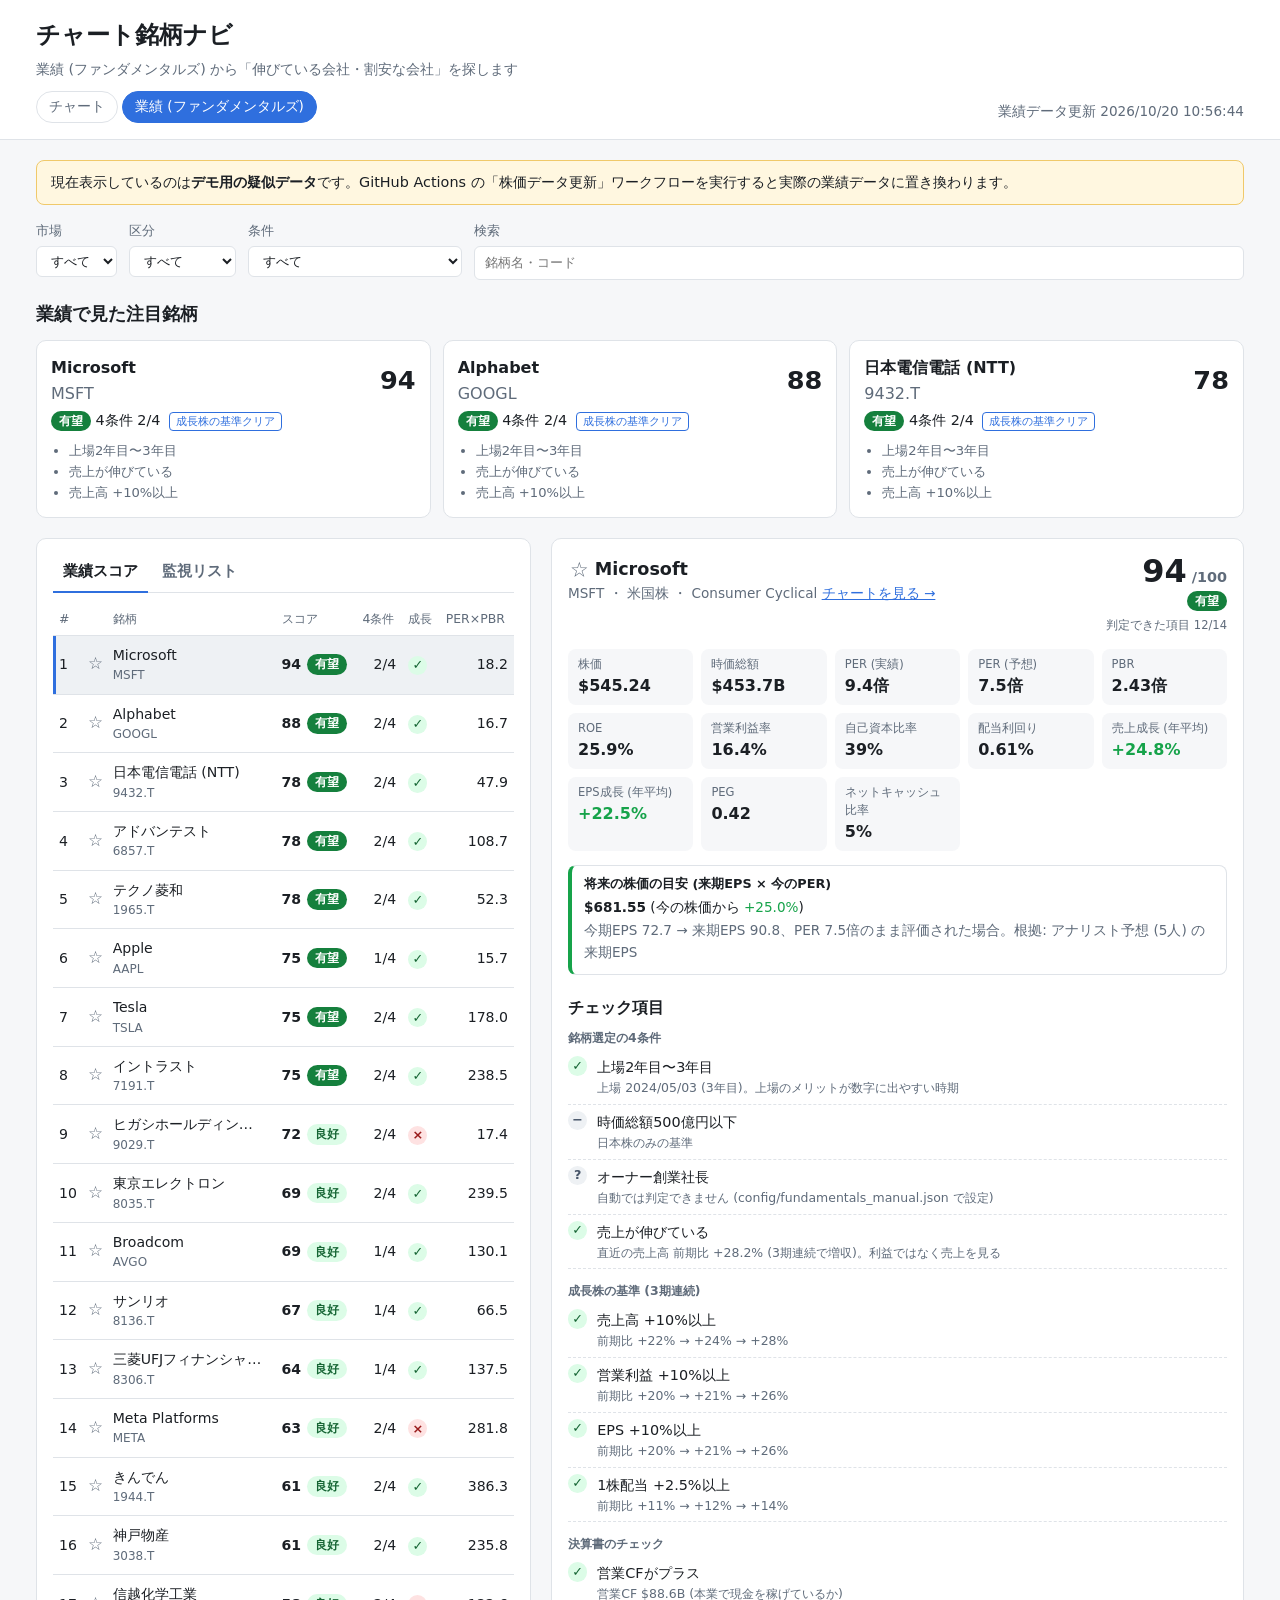
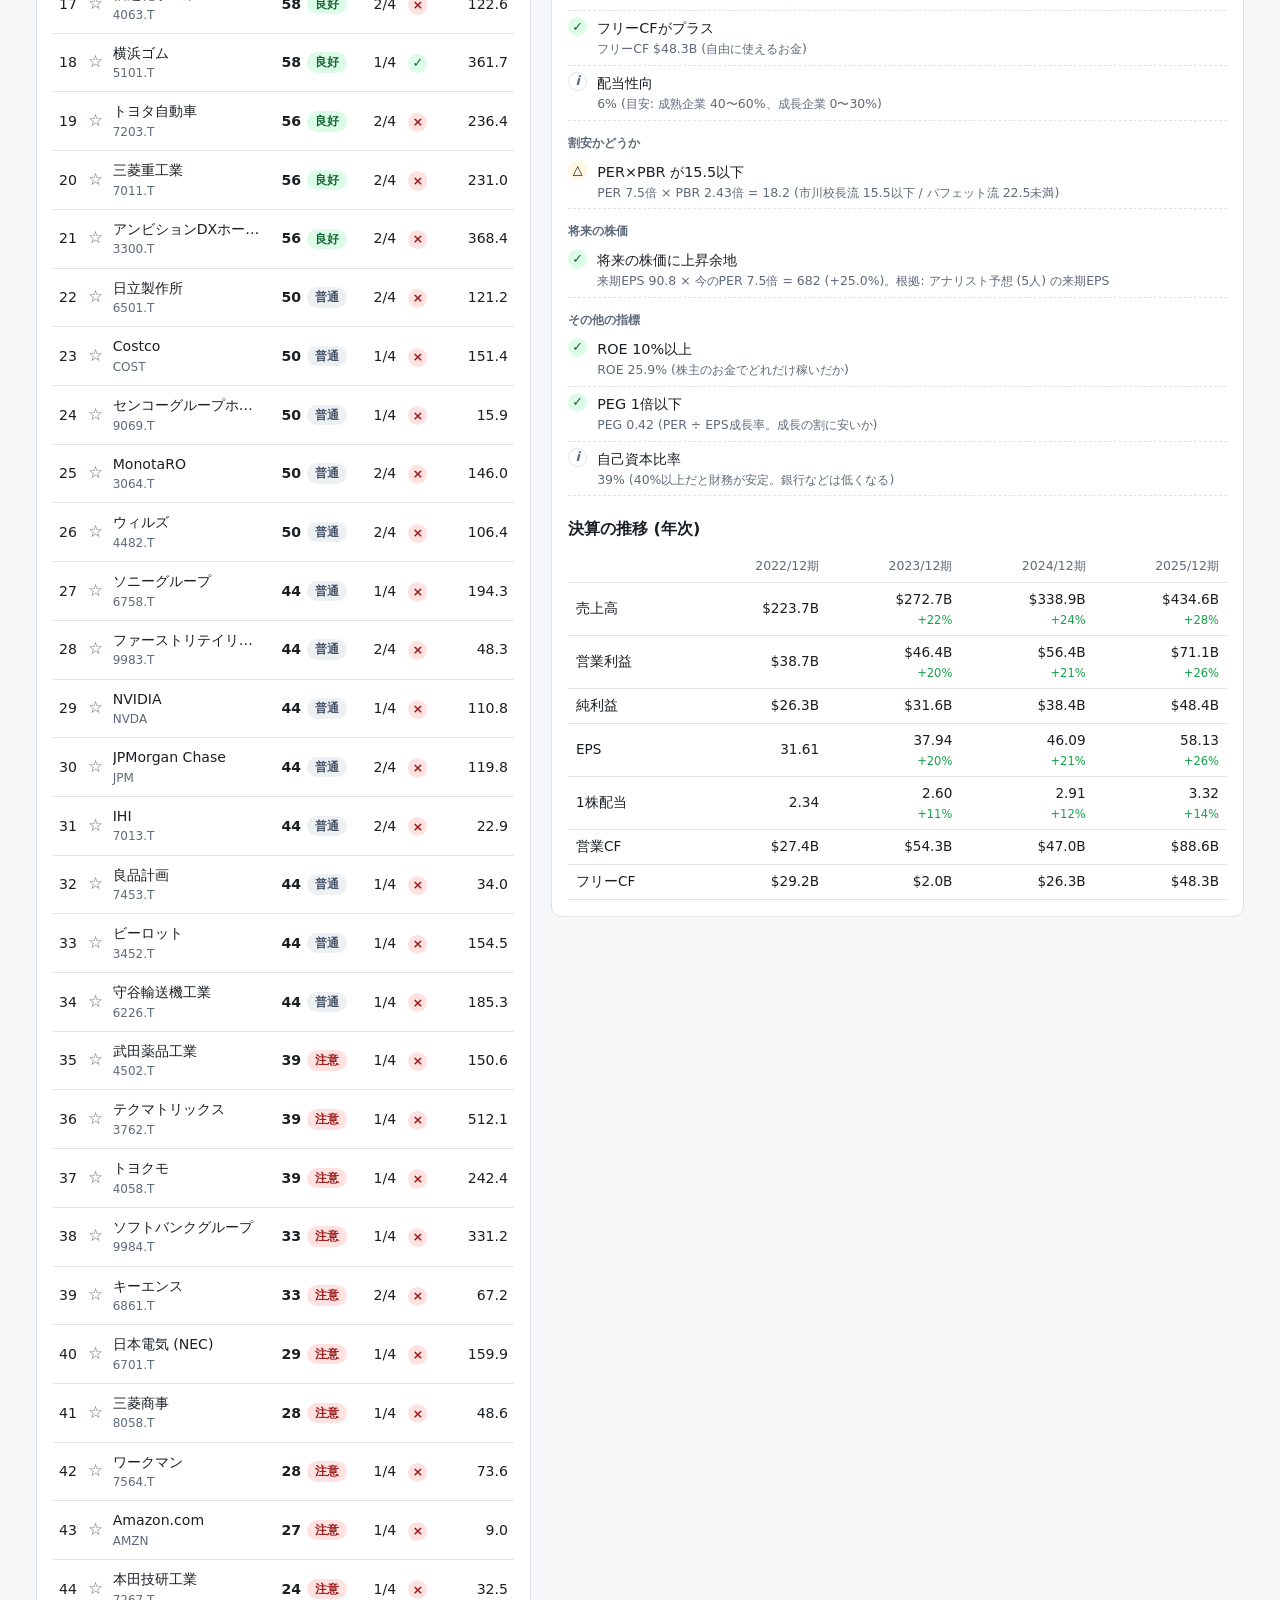
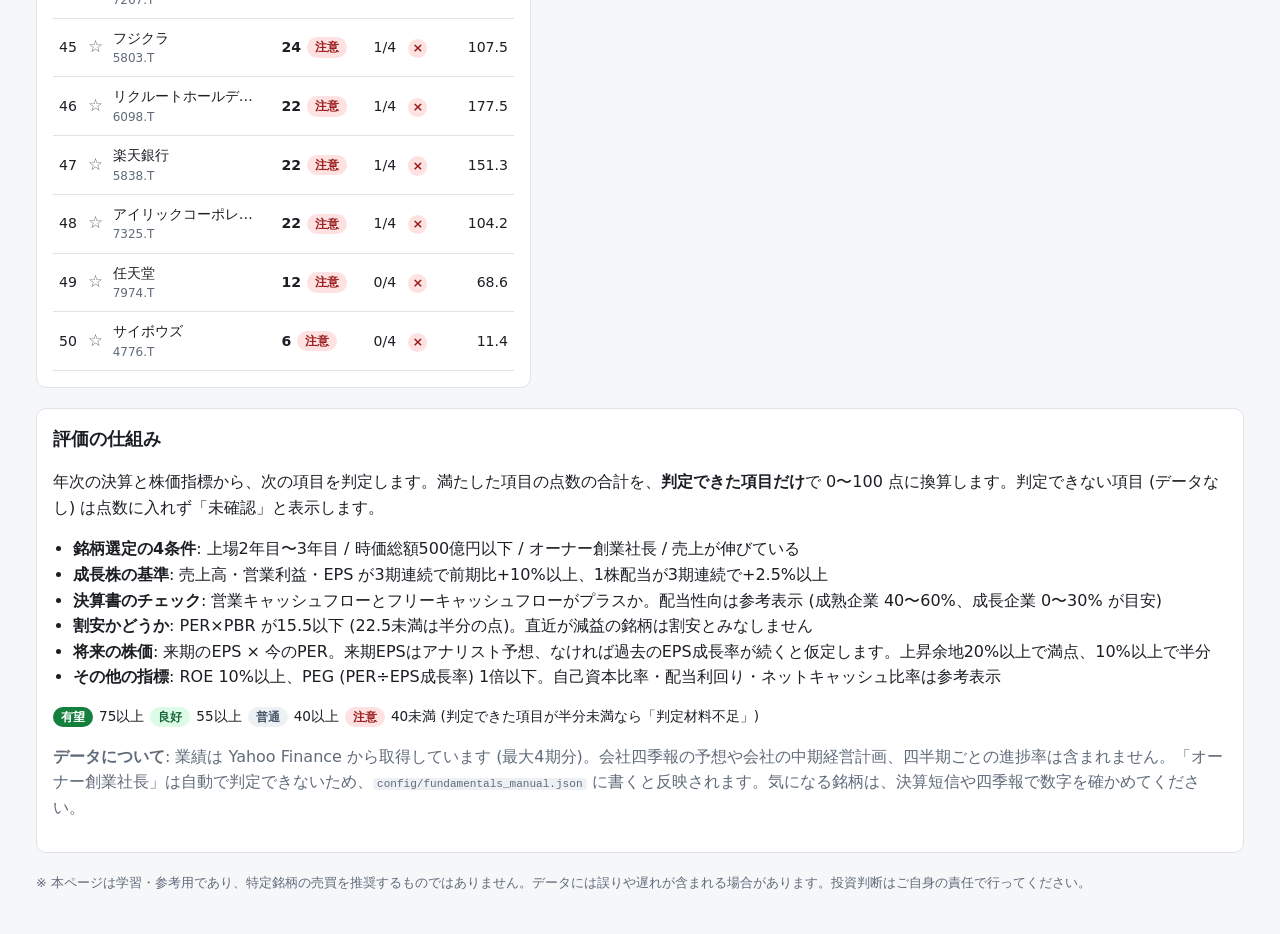
==== docs/fundamentals.html @ 65ec1573 "業績 (ファンダメンタルズ) のページを追加し、資料の銘柄を対象に加える 参考資料 (ファンダメンタルズ分析1〜3、実践コース2・4、特典) にもとづき、 年次の決算と株価指標から銘柄を評価するページ" ====
<!doctype html>
<html lang="ja">
<head>
  <meta charset="utf-8">
  <meta name="viewport" content="width=device-width, initial-scale=1">
  <title>業績で選ぶ銘柄</title>
  <meta name="description" content="売上・利益・EPSの成長、キャッシュフロー、PER×PBR、将来の株価などの業績データから銘柄を評価します。">
  <link rel="stylesheet" href="css/style.css">
</head>
<body>
  <header class="site-header">
    <div class="wrap header-inner">
      <div>
        <h1>チャート銘柄ナビ</h1>
        <p class="sub">業績 (ファンダメンタルズ) から「伸びている会社・割安な会社」を探します</p>
        <nav class="site-nav" aria-label="ページ"><a href="index.html">チャート</a><a href="fundamentals.html" aria-current="page">業績 (ファンダメンタルズ)</a></nav>
      </div>
      <p class="updated" id="updated"></p>
    </div>
  </header>

  <main class="wrap">
    <div class="notice demo" id="demo-notice" hidden>
      現在表示しているのは<strong>デモ用の疑似データ</strong>です。GitHub Actions の「株価データ更新」ワークフローを実行すると実際の業績データに置き換わります。
    </div>

    <section class="controls" aria-label="絞り込み">
      <label>市場
        <select id="market">
          <option value="ALL">すべて</option>
          <option value="JP">日本株</option>
          <option value="US">米国株</option>
        </select>
      </label>
      <label>区分
        <select id="group">
          <option value="ALL">すべて</option>
          <option value="主要株">主要株</option>
          <option value="勉強リスト">勉強リスト</option>
          <option value="成長株">成長株13</option>
        </select>
      </label>
      <label>条件
        <select id="cond">
          <option value="ALL">すべて</option>
          <option value="select3">4条件のうち3つ以上</option>
          <option value="growth">成長株の基準をすべてクリア</option>
          <option value="value">割安 (PER×PBR 15.5以下)</option>
          <option value="future">将来の株価に20%以上の余地</option>
        </select>
      </label>
      <label class="grow">検索
        <input id="search" type="search" placeholder="銘柄名・コード">
      </label>
    </section>

    <section aria-labelledby="picks-title">
      <h2 id="picks-title">業績で見た注目銘柄</h2>
      <div class="picks" id="picks"></div>
    </section>

    <section class="layout">
      <div class="panel ranking-panel">
        <div class="view-tabs" id="view-tabs" role="tablist" aria-label="一覧の切り替え">
          <button type="button" role="tab" data-view="ranking" aria-selected="true">業績スコア</button>
          <button type="button" role="tab" data-view="watch" aria-selected="false">監視リスト <span id="watch-count"></span></button>
        </div>
        <p class="watch-help muted" id="watch-help" hidden></p>
        <div class="table-scroll">
          <table class="ranking" id="ranking">
            <thead>
              <tr>
                <th>#</th>
                <th class="star-col"><span class="sr-only">監視</span></th>
                <th>銘柄</th>
                <th>スコア</th>
                <th title="銘柄選定の4条件">4条件</th>
                <th title="売上・営業利益・EPS・配当の3期連続成長">成長</th>
                <th class="num" title="PER×PBR">PER×PBR</th>
                <th class="num hide-sm" title="将来の株価の上昇余地">将来</th>
              </tr>
            </thead>
            <tbody></tbody>
          </table>
        </div>
      </div>

      <div class="panel detail-panel" id="detail">
        <div class="detail-head">
          <div>
            <h2><button type="button" class="star big-star" id="d-star" hidden></button><span id="d-name">—</span></h2>
            <p class="muted"><span id="d-symbol"></span> <a id="d-chart-link" class="xlink">チャートを見る →</a></p>
          </div>
          <div class="detail-score" id="d-score"></div>
        </div>
        <div class="stats" id="d-stats"></div>
        <div id="d-future"></div>
        <h3>チェック項目</h3>
        <div id="d-checks"></div>
        <h3>決算の推移 (年次)</h3>
        <div class="table-scroll"><table class="fin" id="d-fin"></table></div>
      </div>
    </section>

    <section class="panel how" aria-labelledby="how-title">
      <h2 id="how-title">評価の仕組み</h2>
      <p>年次の決算と株価指標から、次の項目を判定します。満たした項目の点数の合計を、<b>判定できた項目だけ</b>で 0〜100 点に換算します。判定できない項目 (データなし) は点数に入れず「未確認」と表示します。</p>
      <ul>
        <li><b>銘柄選定の4条件</b>: 上場2年目〜3年目 / 時価総額500億円以下 / オーナー創業社長 / 売上が伸びている</li>
        <li><b>成長株の基準</b>: 売上高・営業利益・EPS が3期連続で前期比+10%以上、1株配当が3期連続で+2.5%以上</li>
        <li><b>決算書のチェック</b>: 営業キャッシュフローとフリーキャッシュフローがプラスか。配当性向は参考表示 (成熟企業 40〜60%、成長企業 0〜30% が目安)</li>
        <li><b>割安かどうか</b>: PER×PBR が15.5以下 (22.5未満は半分の点)。直近が減益の銘柄は割安とみなしません</li>
        <li><b>将来の株価</b>: 来期のEPS × 今のPER。来期EPSはアナリスト予想、なければ過去のEPS成長率が続くと仮定します。上昇余地20%以上で満点、10%以上で半分</li>
        <li><b>その他の指標</b>: ROE 10%以上、PEG (PER÷EPS成長率) 1倍以下。自己資本比率・配当利回り・ネットキャッシュ比率は参考表示</li>
      </ul>
      <p class="judge"><span class="badge strong-buy">有望</span> 75以上 <span class="badge buy">良好</span> 55以上 <span class="badge hold">普通</span> 40以上 <span class="badge sell">注意</span> 40未満 (判定できた項目が半分未満なら「判定材料不足」)</p>
      <p class="muted"><b>データについて</b>: 業績は Yahoo Finance から取得しています (最大4期分)。会社四季報の予想や会社の中期経営計画、四半期ごとの進捗率は含まれません。「オーナー創業社長」は自動で判定できないため、<code>config/fundamentals_manual.json</code> に書くと反映されます。気になる銘柄は、決算短信や四季報で数字を確かめてください。</p>
    </section>

    <p class="disclaimer">
      ※ 本ページは学習・参考用であり、特定銘柄の売買を推奨するものではありません。データには誤りや遅れが含まれる場合があります。投資判断はご自身の責任で行ってください。
    </p>
  </main>

  <script src="js/watchlist.js"></script>
  <script src="js/fundamentals.js"></script>
  <script src="js/fund-app.js"></script>
</body>
</html>
---- docs/css/style.css ----
:root {
  --bg: #f6f7f9;
  --surface: #ffffff;
  --text: #1b1f24;
  --muted: #5f6b7a;
  --border: #dfe3e8;
  --accent: #2f6fde;
  --up: #16a34a;
  --down: #dc2626;
  --sma5: #f59e0b;
  --sma25: #2f6fde;
  --sma75: #a855f7;
  --bb: #94a3b8;
  --grid: #eef1f4;
  --resistance: #e11d48;
  --support: #0891b2;
  --box: #d97706;
  --poc: #7c3aed;
  --strong-buy-bg: #15803d; --strong-buy-fg: #fff;
  --buy-bg: #dcfce7; --buy-fg: #166534;
  --hold-bg: #eef1f4; --hold-fg: #475569;
  --sell-bg: #fee2e2; --sell-fg: #991b1b;
  --strong-sell-bg: #b91c1c; --strong-sell-fg: #fff;
  --demo-bg: #fff7e0; --demo-border: #f0c96a;
  color-scheme: light;
}

@media (prefers-color-scheme: dark) {
  :root:not([data-theme="light"]) {
    --bg: #0f1216;
    --surface: #171b21;
    --text: #e6e9ee;
    --muted: #97a3b3;
    --border: #2a313a;
    --accent: #6b9cff;
    --up: #34d399;
    --down: #f87171;
    --sma25: #6b9cff;
    --bb: #64748b;
    --grid: #1f252d;
    --resistance: #fb7185;
    --support: #22d3ee;
    --box: #fbbf24;
    --poc: #c4b5fd;
    --buy-bg: #12351f; --buy-fg: #86efac;
    --hold-bg: #232a33; --hold-fg: #cbd5e1;
    --sell-bg: #3b1515; --sell-fg: #fca5a5;
    --demo-bg: #2e2612; --demo-border: #7a6224;
    color-scheme: dark;
  }
}

* { box-sizing: border-box; }
body {
  margin: 0;
  background: var(--bg);
  color: var(--text);
  font-family: system-ui, -apple-system, "Hiragino Sans", "Noto Sans JP", "Yu Gothic UI", sans-serif;
  line-height: 1.6;
}
.wrap { max-width: 1240px; margin: 0 auto; padding: 0 16px; }
h1 { font-size: 1.5rem; margin: 0; }
h2 { font-size: 1.1rem; margin: 0 0 12px; }
h3 { font-size: 1rem; margin: 20px 0 8px; }
.muted { color: var(--muted); }
.num { text-align: right; font-variant-numeric: tabular-nums; }
.up { color: var(--up); }
.down { color: var(--down); }

.site-header { background: var(--surface); border-bottom: 1px solid var(--border); padding: 16px 0; margin-bottom: 20px; }
.header-inner { display: flex; justify-content: space-between; align-items: flex-end; gap: 12px; flex-wrap: wrap; }
.sub { margin: 4px 0 0; color: var(--muted); font-size: 0.9rem; }
.updated { margin: 0; color: var(--muted); font-size: 0.85rem; }

.notice { border-radius: 8px; padding: 10px 14px; margin-bottom: 16px; font-size: 0.9rem; }
.notice.demo { background: var(--demo-bg); border: 1px solid var(--demo-border); }

.controls { display: flex; gap: 12px; flex-wrap: wrap; margin-bottom: 20px; }
.controls label { display: flex; flex-direction: column; font-size: 0.8rem; color: var(--muted); gap: 4px; }
.controls .grow { flex: 1; min-width: 180px; }
select, input[type="search"], input[type="text"] {
  font: inherit; color: var(--text); background: var(--surface);
  border: 1px solid var(--border); border-radius: 6px; padding: 6px 10px;
}

.panel { background: var(--surface); border: 1px solid var(--border); border-radius: 10px; padding: 16px; margin-bottom: 20px; }

.picks { display: grid; grid-template-columns: repeat(auto-fit, minmax(240px, 1fr)); gap: 12px; margin-bottom: 20px; }
.pick {
  background: var(--surface); border: 1px solid var(--border); border-radius: 10px; padding: 14px;
  cursor: pointer; text-align: left; font: inherit; color: inherit;
}
.pick:hover, .pick:focus-visible { border-color: var(--accent); outline: none; }
.pick-top { display: flex; justify-content: space-between; align-items: center; gap: 8px; }
.pick-name { font-weight: 600; }
.pick-price { font-size: 0.9rem; margin: 2px 0 8px; }
.pick ul { margin: 0; padding-left: 18px; font-size: 0.82rem; color: var(--muted); }
.pick-score { font-size: 1.6rem; font-weight: 700; font-variant-numeric: tabular-nums; }

.layout { display: grid; grid-template-columns: minmax(0, 5fr) minmax(0, 7fr); gap: 20px; align-items: start; }
.layout .panel { margin-bottom: 0; }
.layout { margin-bottom: 20px; }
@media (max-width: 900px) { .layout { grid-template-columns: minmax(0, 1fr); } }

.table-scroll { overflow-x: auto; }
.ranking { width: 100%; border-collapse: collapse; font-size: 0.88rem; }
.ranking th { text-align: left; font-weight: 500; color: var(--muted); font-size: 0.78rem; padding: 6px; border-bottom: 1px solid var(--border); white-space: nowrap; }
.ranking td { padding: 8px 6px; border-bottom: 1px solid var(--border); white-space: nowrap; }
.ranking tbody tr { cursor: pointer; }
.ranking tbody tr:hover { background: var(--grid); }
.ranking tbody tr.selected { background: var(--grid); box-shadow: inset 3px 0 0 var(--accent); }
.ranking .code { color: var(--muted); font-size: 0.75rem; }
.ranking .name { max-width: 150px; overflow: hidden; text-overflow: ellipsis; }
.scorecell { display: flex; align-items: center; gap: 6px; }
.scorebar { width: 48px; height: 6px; background: var(--grid); border-radius: 3px; overflow: hidden; }
.scorebar span { display: block; height: 100%; background: var(--accent); }
@media (max-width: 520px), (min-width: 901px) and (max-width: 1320px) { .hide-sm { display: none; } }

.badge { display: inline-block; font-size: 0.72rem; font-weight: 600; padding: 1px 8px; border-radius: 999px; white-space: nowrap; }
.badge.strong-buy { background: var(--strong-buy-bg); color: var(--strong-buy-fg); }
.badge.buy { background: var(--buy-bg); color: var(--buy-fg); }
.badge.hold { background: var(--hold-bg); color: var(--hold-fg); }
.badge.sell { background: var(--sell-bg); color: var(--sell-fg); }
.badge.strong-sell { background: var(--strong-sell-bg); color: var(--strong-sell-fg); }

.detail-head { display: flex; justify-content: space-between; gap: 12px; align-items: flex-start; }
.detail-head h2 { margin: 0; }
.detail-head p { margin: 0; font-size: 0.85rem; }
.detail-score { text-align: right; }
.detail-score .big { font-size: 2rem; font-weight: 700; line-height: 1; font-variant-numeric: tabular-nums; }
.stats { display: grid; grid-template-columns: repeat(auto-fit, minmax(110px, 1fr)); gap: 8px; margin: 14px 0; }
.stat { background: var(--bg); border-radius: 8px; padding: 6px 10px; }
.stat .k { font-size: 0.72rem; color: var(--muted); }
.stat .v { font-weight: 600; font-variant-numeric: tabular-nums; }
.legend { display: flex; gap: 12px; flex-wrap: wrap; font-size: 0.75rem; color: var(--muted); margin-bottom: 4px; }
.legend i { display: inline-block; width: 12px; height: 3px; vertical-align: middle; margin-right: 4px; border-radius: 2px; }
.chart { height: 360px; }
.chart.small { height: 100px; }
.chart-label { font-size: 0.75rem; color: var(--muted); margin-top: 8px; }

.signals { list-style: none; padding: 0; margin: 0; }
.signals li { display: flex; gap: 10px; align-items: baseline; padding: 6px 0; border-bottom: 1px dashed var(--border); font-size: 0.9rem; }
.signals .pts { min-width: 3.2em; text-align: right; font-weight: 600; font-variant-numeric: tabular-nums; }
.signals .cat { font-size: 0.7rem; color: var(--muted); border: 1px solid var(--border); border-radius: 4px; padding: 0 5px; white-space: nowrap; }

.csv-row { display: flex; gap: 10px; flex-wrap: wrap; align-items: center; }
.error { color: var(--down); }
.how ul { padding-left: 20px; }
.judge { display: flex; flex-wrap: wrap; gap: 6px; align-items: center; font-size: 0.85rem; }
.disclaimer { font-size: 0.8rem; color: var(--muted); margin: 0 0 40px; }

.trend { display: inline-block; width: 1.1em; text-align: center; font-weight: 700; }
.trend.up { color: var(--up); }
.trend.down { color: var(--down); }
.trend.flat, .trend.none { color: var(--muted); }
.ranking td.trends { letter-spacing: 1px; }
.tag { display: inline-block; font-size: 0.7rem; border: 1px solid var(--accent); color: var(--accent); border-radius: 4px; padding: 0 6px; margin-left: 4px; white-space: nowrap; }
.pick-trends { font-size: 0.8rem; color: var(--muted); margin-bottom: 6px; }
.tcards { display: grid; grid-template-columns: repeat(3, minmax(0, 1fr)); gap: 8px; margin-top: 14px; }
.tcard { border: 1px solid var(--border); border-radius: 8px; padding: 6px 10px; }
.tcard.is-up { border-color: var(--up); }
.tcard.is-down { border-color: var(--down); }
.tcard .k { font-size: 0.72rem; color: var(--muted); }
.tcard .v { font-weight: 600; font-size: 0.9rem; }
.tcard .d { font-size: 0.72rem; color: var(--muted); line-height: 1.4; }
.patterns:not(:empty) { margin-top: 8px; }
.patterns .tag { margin: 0 4px 0 0; }
.tf-tabs { display: inline-flex; border: 1px solid var(--border); border-radius: 8px; overflow: hidden; margin: 4px 0 8px; }
.tf-tabs button { font: inherit; font-size: 0.85rem; background: var(--surface); color: var(--text); border: 0; padding: 4px 16px; cursor: pointer; }
.tf-tabs button + button { border-left: 1px solid var(--border); }
.tf-tabs button[aria-pressed="true"] { background: var(--accent); color: #fff; }
.signals li.cat-head { border: 0; padding: 10px 0 2px; font-size: 0.75rem; font-weight: 600; color: var(--muted); }
.how ol > li { margin-bottom: 6px; }
@media (max-width: 520px) { .tcards { grid-template-columns: minmax(0, 1fr); } }
.controls .check { flex-direction: row; align-items: center; gap: 6px; color: var(--text); font-size: 0.85rem; align-self: flex-end; padding-bottom: 6px; }
.tag.warn { border-color: var(--down); color: var(--down); }
.alert { margin: 10px 0 0; padding: 8px 12px; border-radius: 8px; border: 1px solid var(--down); color: var(--text); font-size: 0.85rem; background: var(--sell-bg); }
.scenario { display: grid; grid-template-columns: repeat(2, minmax(0, 1fr)); gap: 8px; margin: 0 0 14px; }
.scn { border: 1px solid var(--border); border-left-width: 4px; border-radius: 8px; padding: 8px 12px; font-size: 0.85rem; }
.scn-up { border-left-color: var(--up); }
.scn-down { border-left-color: var(--down); }
.scn p { margin: 2px 0; }
.scn-h { font-weight: 600; font-size: 0.8rem; }
.scn-rr { grid-column: 1 / -1; margin: 0; font-size: 0.8rem; }
@media (max-width: 520px) { .scenario { grid-template-columns: minmax(0, 1fr); } }
.view-tabs { display: flex; gap: 4px; border-bottom: 1px solid var(--border); margin-bottom: 10px; }
.view-tabs button { font: inherit; font-size: 0.95rem; font-weight: 600; background: none; border: 0; border-bottom: 2px solid transparent; color: var(--muted); padding: 4px 10px 8px; cursor: pointer; margin-bottom: -1px; }
.view-tabs button[aria-selected="true"] { color: var(--text); border-bottom-color: var(--accent); }
.watch-help { font-size: 0.8rem; margin: 0 0 8px; }
.star { font: inherit; background: none; border: 0; padding: 0 2px; cursor: pointer; color: var(--muted); font-size: 1.05rem; line-height: 1; }
.star.on { color: #f59e0b; }
.star:hover, .star:focus-visible { color: #f59e0b; outline: none; }
.ranking .star-col { width: 1.6em; padding-left: 0; padding-right: 0; text-align: center; }
.big-star { font-size: 1.3rem; margin-right: 4px; vertical-align: -2px; }
.ranking tbody tr.shodou td:first-child { box-shadow: inset 3px 0 0 var(--up); }
.sr-only { position: absolute; width: 1px; height: 1px; overflow: hidden; clip: rect(0 0 0 0); white-space: nowrap; }

/* ---- ページ切り替え ---- */
.site-nav { display: flex; gap: 4px; margin-top: 10px; flex-wrap: wrap; }
.site-nav a { font-size: 0.85rem; text-decoration: none; color: var(--muted); padding: 4px 12px; border-radius: 999px; border: 1px solid var(--border); }
.site-nav a[aria-current="page"] { background: var(--accent); border-color: var(--accent); color: #fff; }
.site-nav a:hover:not([aria-current]) { color: var(--text); border-color: var(--accent); }
.xlink { color: var(--accent); font-size: 0.85rem; white-space: nowrap; }

/* ---- 業績ページ ---- */
.cov { font-size: 0.72rem; margin-top: 4px; }
.future { margin: 0 0 6px; }
.check-group { margin-bottom: 12px; }
.check-title { font-size: 0.78rem; font-weight: 600; color: var(--muted); margin-bottom: 2px; }
.checks { list-style: none; margin: 0; padding: 0; }
.checks li { display: flex; gap: 10px; align-items: flex-start; padding: 6px 0; border-bottom: 1px dashed var(--border); }
.check-label { font-size: 0.9rem; font-weight: 500; }
.check-detail { font-size: 0.78rem; line-height: 1.5; }
.st { display: inline-flex; align-items: center; justify-content: center; flex: none; width: 1.5em; height: 1.5em; border-radius: 50%; font-size: 0.8rem; font-weight: 700; }
.st-pass { background: var(--buy-bg); color: var(--buy-fg); }
.st-partial { background: var(--demo-bg); color: var(--text); }
.st-fail { background: var(--sell-bg); color: var(--sell-fg); }
.st-unknown { background: var(--hold-bg); color: var(--hold-fg); }
.st-info { background: transparent; color: var(--muted); border: 1px solid var(--border); font-style: italic; }
.fin { width: 100%; border-collapse: collapse; font-size: 0.85rem; }
.fin th, .fin td { padding: 6px 8px; border-bottom: 1px solid var(--border); white-space: nowrap; }
.fin thead th { font-weight: 500; color: var(--muted); font-size: 0.78rem; }
.fin tbody th { text-align: left; font-weight: 500; }
.fin .yoy { font-size: 0.72rem; }
code { font-size: 0.85em; background: var(--grid); padding: 0 4px; border-radius: 4px; }
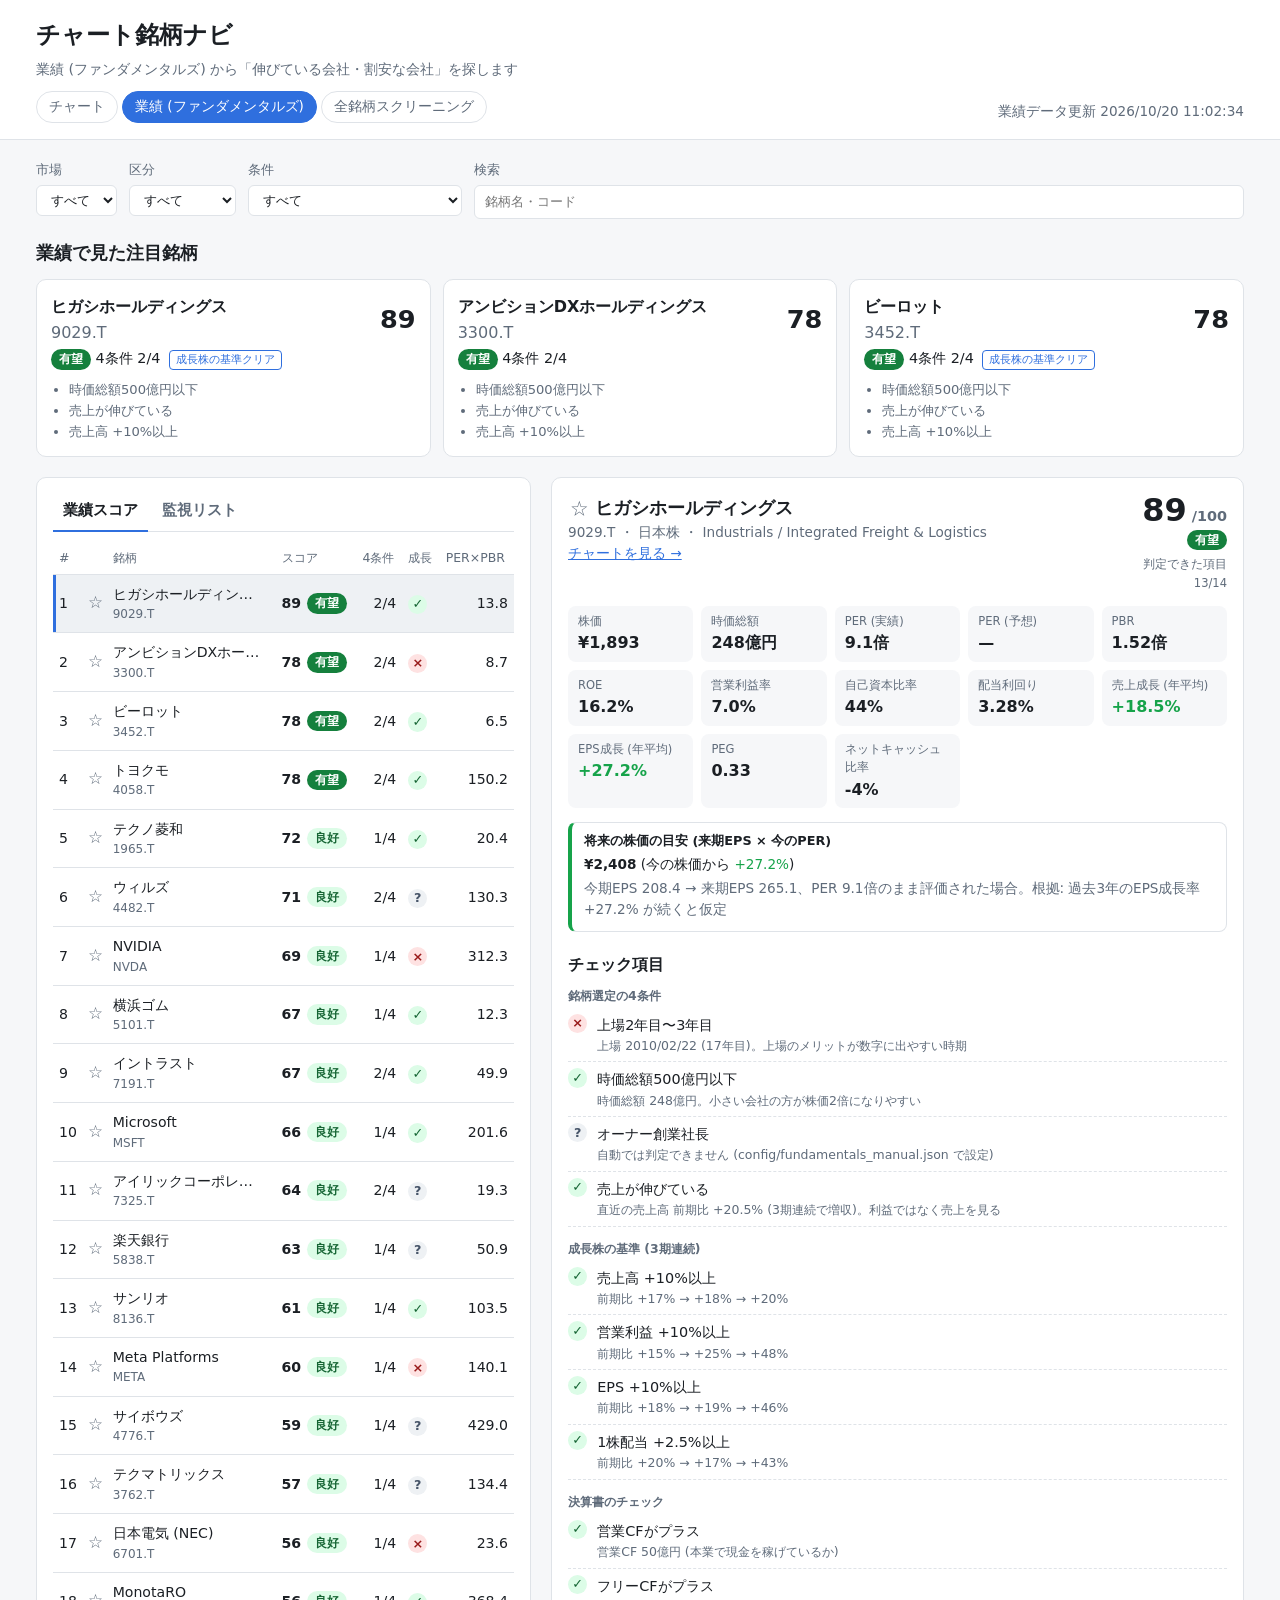
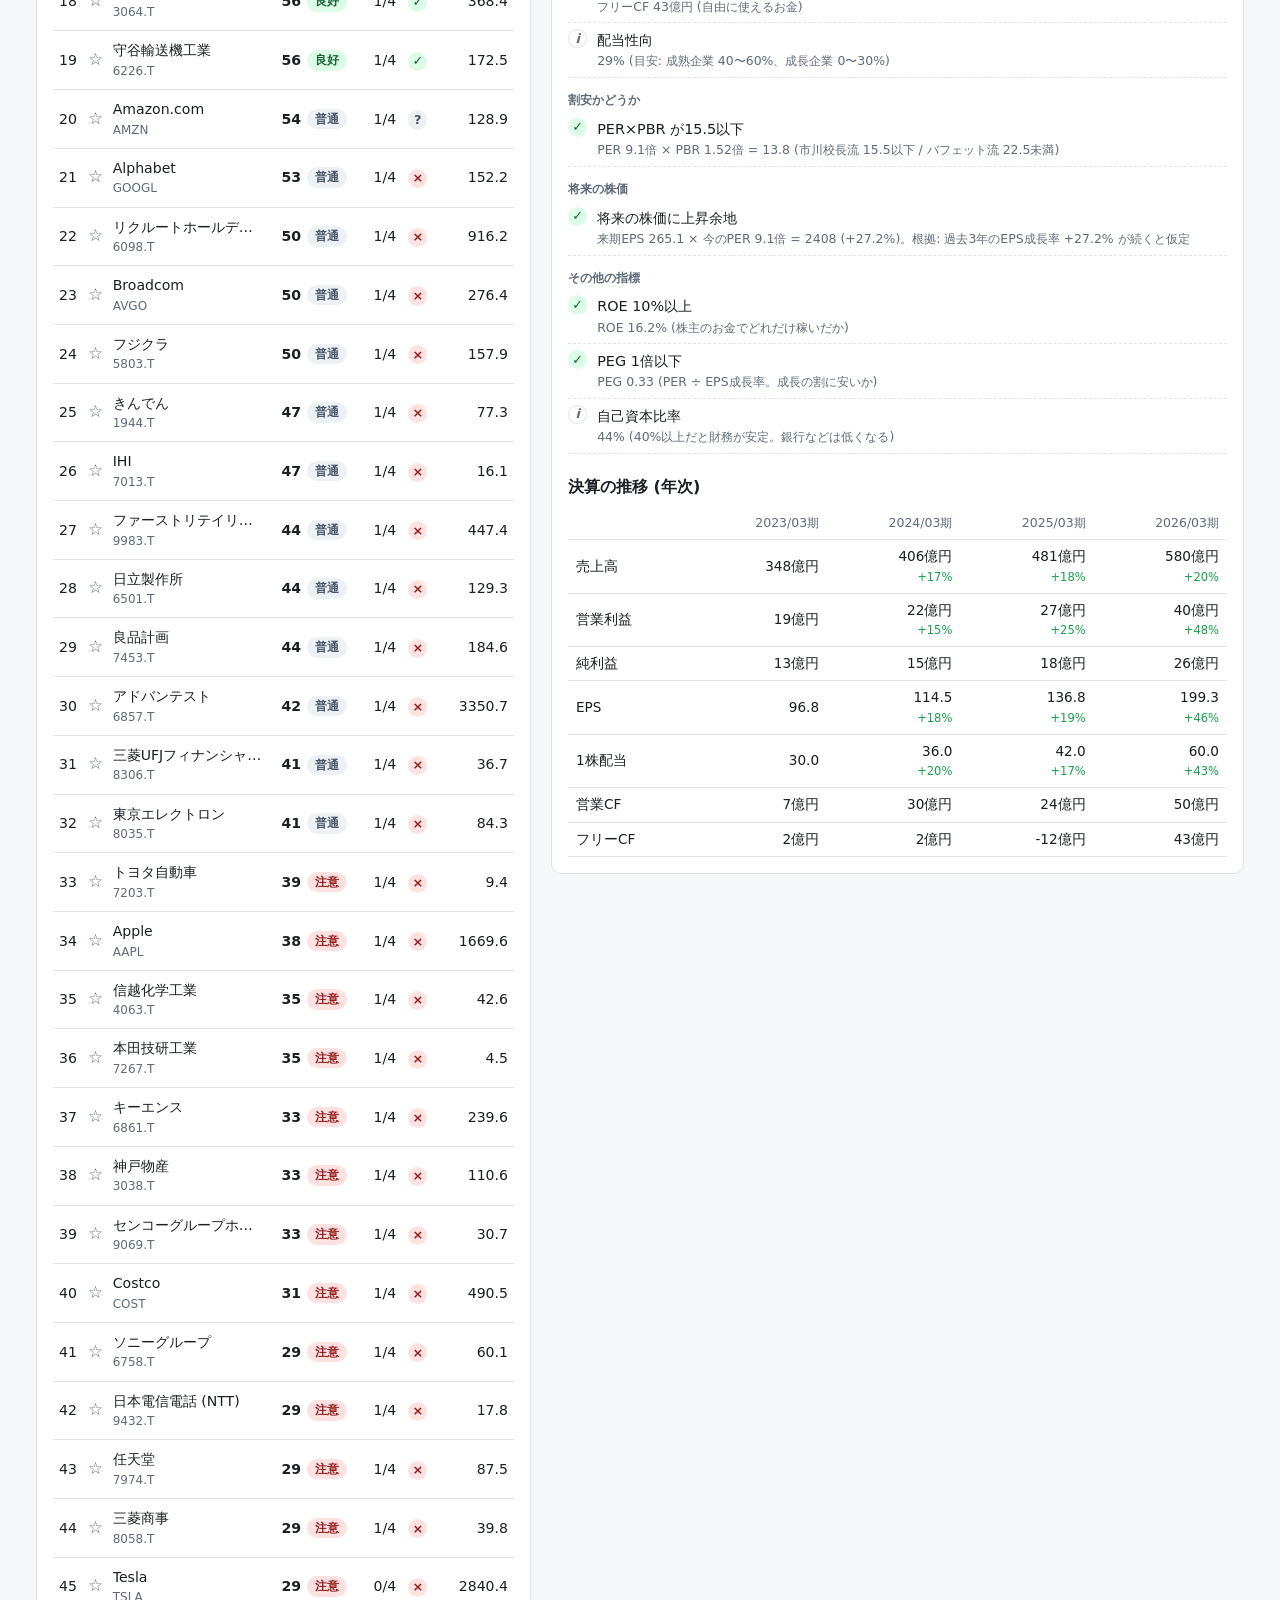
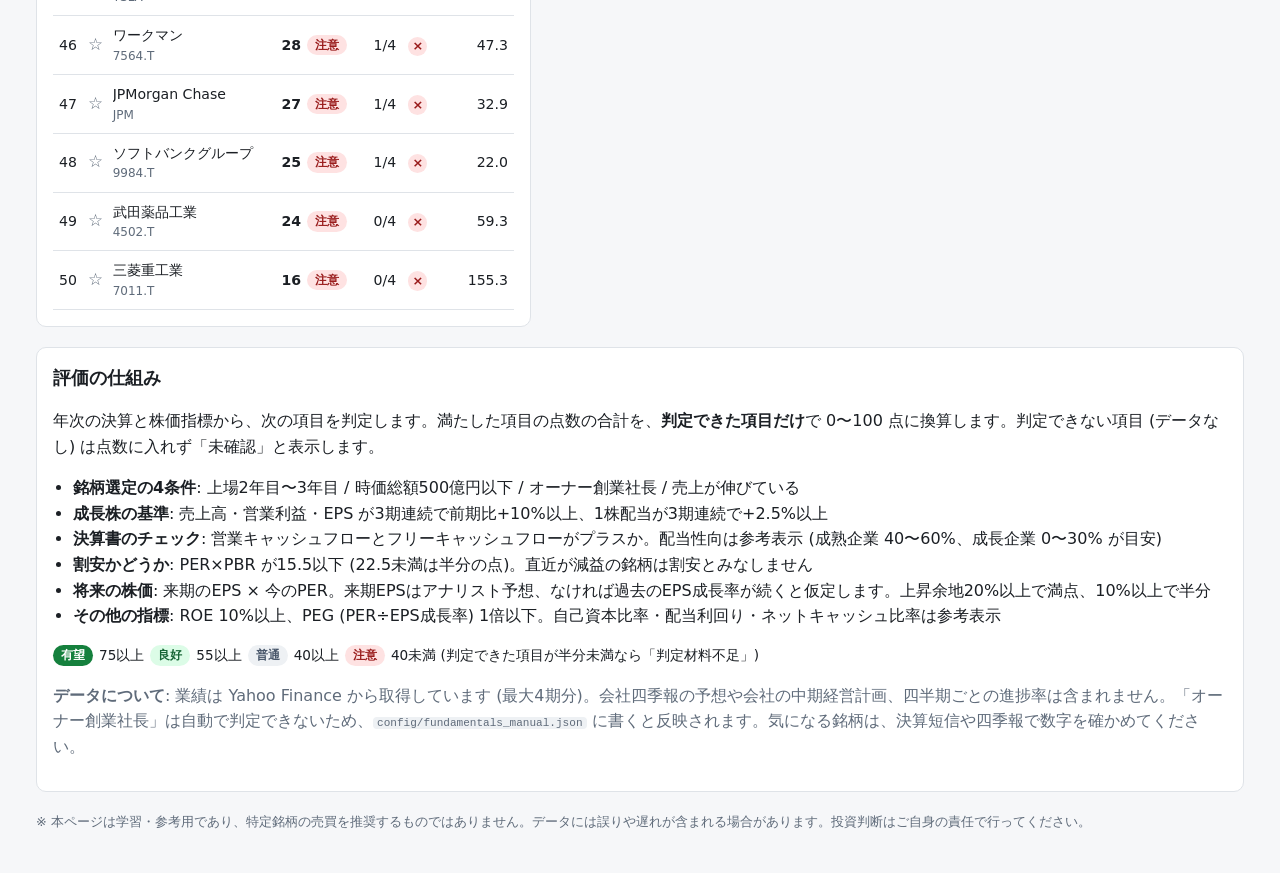
==== commit 18b77735: "全銘柄スクリーニングのページを追加 東証の内国株式 (プライム・スタンダード・グロース、約3,700銘柄) と S&P 500 を、 チャートと業績の条件で絞り込めるページ screener.html" ====
--- a/docs/fundamentals.html
+++ b/docs/fundamentals.html
@@ -13,7 +13,7 @@
       <div>
         <h1>チャート銘柄ナビ</h1>
         <p class="sub">業績 (ファンダメンタルズ) から「伸びている会社・割安な会社」を探します</p>
-        <nav class="site-nav" aria-label="ページ"><a href="index.html">チャート</a><a href="fundamentals.html" aria-current="page">業績 (ファンダメンタルズ)</a></nav>
+        <nav class="site-nav" aria-label="ページ"><a href="index.html">チャート</a><a href="fundamentals.html" aria-current="page">業績 (ファンダメンタルズ)</a><a href="screener.html">全銘柄スクリーニング</a></nav>
       </div>
       <p class="updated" id="updated"></p>
     </div>
--- a/docs/css/style.css
+++ b/docs/css/style.css
@@ -223,3 +223,24 @@
 .fin tbody th { text-align: left; font-weight: 500; }
 .fin .yoy { font-size: 0.72rem; }
 code { font-size: 0.85em; background: var(--grid); padding: 0 4px; border-radius: 4px; }
+
+/* ---- 全銘柄スクリーニング ---- */
+.presets { display: flex; flex-wrap: wrap; gap: 8px; }
+.presets button, .more {
+  font: inherit; font-size: 0.85rem; cursor: pointer; color: var(--text); background: var(--surface);
+  border: 1px solid var(--accent); border-radius: 999px; padding: 6px 14px;
+}
+.presets button:hover, .more:hover { background: var(--accent); color: #fff; }
+.presets .ghost { border-color: var(--border); color: var(--muted); }
+.filters .filter-row { display: flex; flex-wrap: wrap; gap: 12px; margin-bottom: 12px; align-items: flex-end; }
+.filters label { display: flex; flex-direction: column; font-size: 0.8rem; color: var(--muted); gap: 4px; }
+.filters label.grow { flex: 1; min-width: 180px; }
+.filters label.check { flex-direction: row; align-items: center; gap: 6px; color: var(--text); font-size: 0.85rem; padding-bottom: 6px; }
+.filters fieldset { border: 1px solid var(--border); border-radius: 8px; padding: 8px 12px 4px; margin: 0; display: flex; flex-wrap: wrap; gap: 4px 16px; align-items: flex-end; flex: 1 1 320px; }
+.filters legend { font-size: 0.78rem; font-weight: 600; color: var(--muted); padding: 0 4px; }
+.count { margin: 0; }
+.more { display: block; margin: 14px auto 0; }
+.screener td.links { white-space: nowrap; font-size: 0.8rem; }
+.screener td.links a { color: var(--accent); margin-left: 6px; }
+.ranking tr.missing td { color: var(--muted); }
+@media (min-width: 521px) { .screener .hide-sm { display: table-cell; } }
